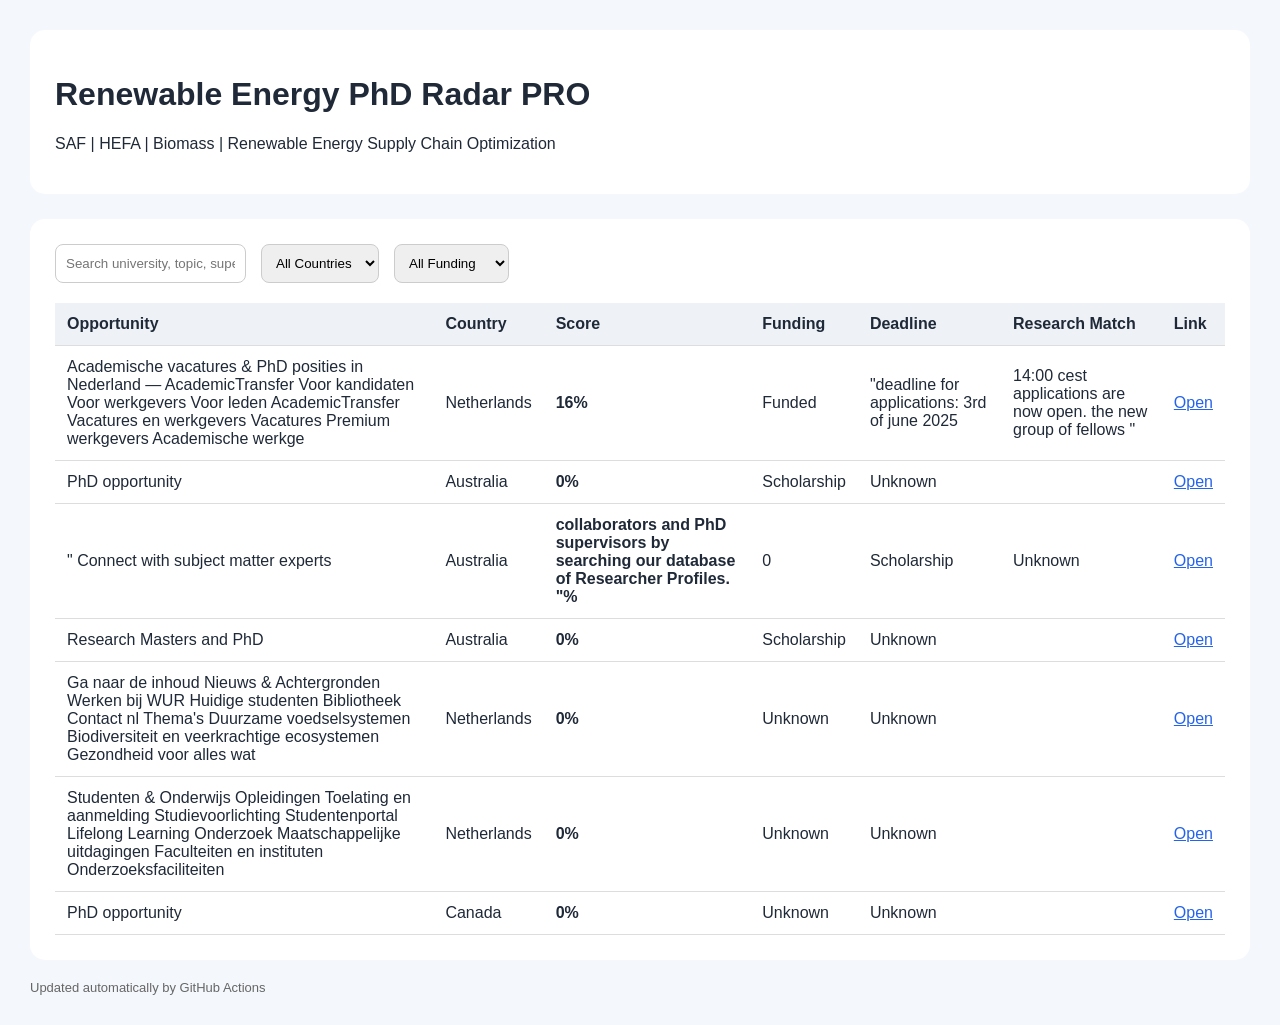
==== index.html @ e68cc052 "Add files via upload" ====
<!DOCTYPE html>
<html lang="en">
<head>
<meta charset="UTF-8">
<title>Renewable Energy PhD Radar PRO</title>
<meta name="viewport" content="width=device-width, initial-scale=1.0">
<link rel="stylesheet" href="style.css">
</head>

<body>

<header>
<h1>Renewable Energy PhD Radar PRO</h1>
<p>
SAF | HEFA | Biomass | Renewable Energy Supply Chain Optimization
</p>
</header>

<section class="panel">

<div class="filters">
<input id="search" placeholder="Search university, topic, supervisor...">

<select id="country">
<option value="">All Countries</option>
<option>Australia</option>
<option>Netherlands</option>
<option>Canada</option>
</select>

<select id="funding">
<option value="">All Funding</option>
<option>Fully funded</option>
<option>Funded</option>
<option>Scholarship</option>
</select>

</div>

<table>
<thead>
<tr>
<th>Opportunity</th>
<th>Country</th>
<th>Score</th>
<th>Funding</th>
<th>Deadline</th>
<th>Research Match</th>
<th>Link</th>
</tr>
</thead>

<tbody id="results">
</tbody>

</table>

</section>

<footer>
Updated automatically by GitHub Actions
</footer>

<script src="app.js"></script>

</body>
</html>
---- style.css ----
body{
font-family:Arial, sans-serif;
background:#f4f7fb;
margin:0;
padding:30px;
color:#1f2937;
}

header{
background:white;
padding:25px;
border-radius:15px;
margin-bottom:25px;
}

.panel{
background:white;
padding:25px;
border-radius:15px;
}

.filters{
display:flex;
gap:15px;
margin-bottom:20px;
}

input,select{
padding:10px;
border:1px solid #ccc;
border-radius:8px;
}

table{
width:100%;
border-collapse:collapse;
}

th,td{
padding:12px;
border-bottom:1px solid #ddd;
text-align:left;
}

th{
background:#eef2f7;
}

.score{
font-weight:bold;
}

a{
color:#2563eb;
}

footer{
margin-top:20px;
font-size:13px;
color:#666;
}
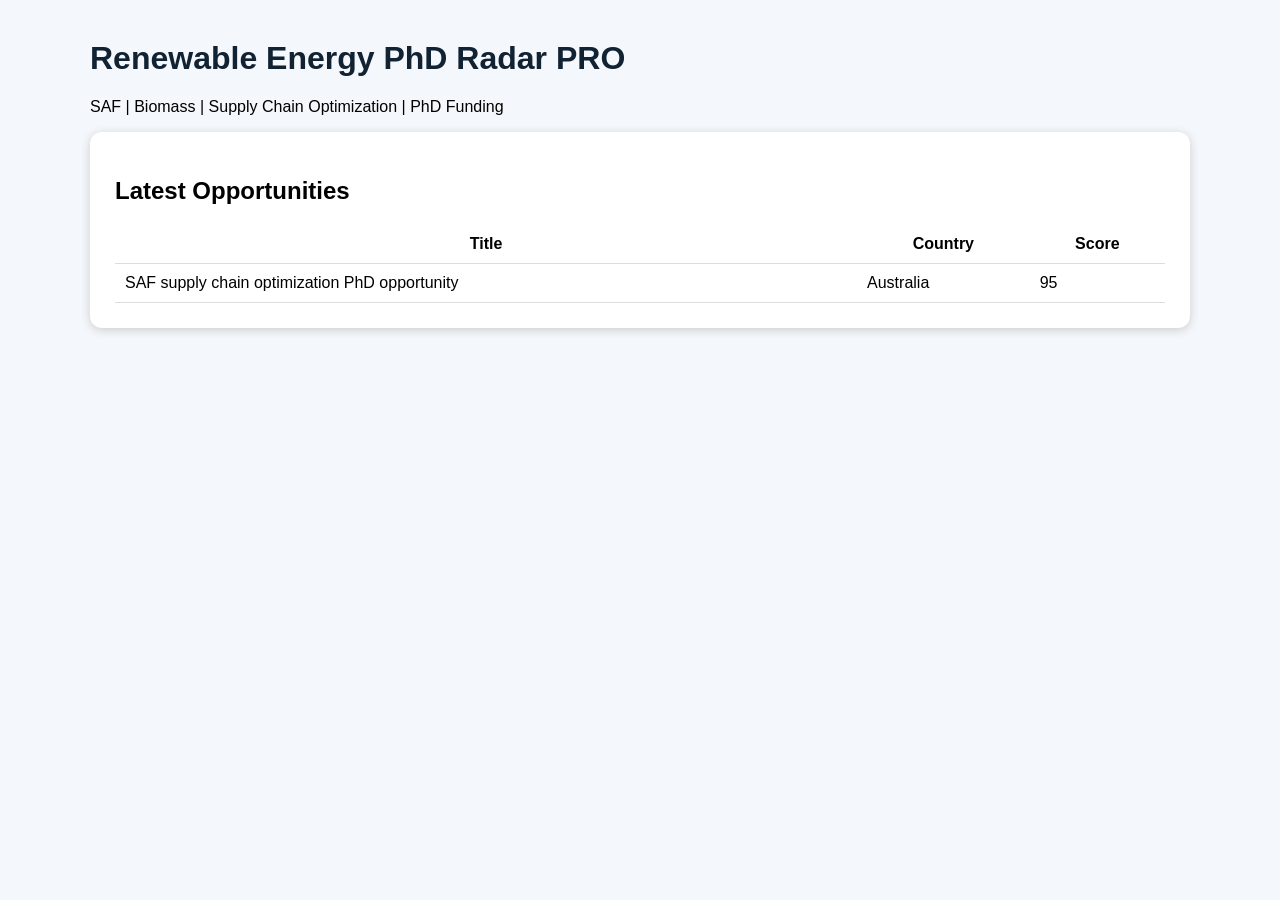
==== commit c46cc24d: "Add files via upload" ====
--- a/index.html
+++ b/index.html
@@ -1,67 +1,22 @@
 <!DOCTYPE html>
-<html lang="en">
+<html>
 <head>
 <meta charset="UTF-8">
-<title>Renewable Energy PhD Radar PRO</title>
-<meta name="viewport" content="width=device-width, initial-scale=1.0">
+<title>Renewable Energy PhD Radar</title>
 <link rel="stylesheet" href="style.css">
 </head>
+<body>
+<div class="container">
+<h1>Renewable Energy PhD Radar PRO</h1>
+<p>SAF | Biomass | Supply Chain Optimization | PhD Funding</p>
 
-<body>
-
-<header>
-<h1>Renewable Energy PhD Radar PRO</h1>
-<p>
-SAF | HEFA | Biomass | Renewable Energy Supply Chain Optimization
-</p>
-</header>
-
-<section class="panel">
-
-<div class="filters">
-<input id="search" placeholder="Search university, topic, supervisor...">
-
-<select id="country">
-<option value="">All Countries</option>
-<option>Australia</option>
-<option>Netherlands</option>
-<option>Canada</option>
-</select>
-
-<select id="funding">
-<option value="">All Funding</option>
-<option>Fully funded</option>
-<option>Funded</option>
-<option>Scholarship</option>
-</select>
-
+<div class="card">
+<h2>Latest Opportunities</h2>
+<table id="table">
+<tr><th>Title</th><th>Country</th><th>Score</th></tr>
+</table>
 </div>
-
-<table>
-<thead>
-<tr>
-<th>Opportunity</th>
-<th>Country</th>
-<th>Score</th>
-<th>Funding</th>
-<th>Deadline</th>
-<th>Research Match</th>
-<th>Link</th>
-</tr>
-</thead>
-
-<tbody id="results">
-</tbody>
-
-</table>
-
-</section>
-
-<footer>
-Updated automatically by GitHub Actions
-</footer>
-
+</div>
 <script src="app.js"></script>
-
 </body>
 </html>
--- a/style.css
+++ b/style.css
@@ -1,61 +1,26 @@
 body{
-font-family:Arial, sans-serif;
+font-family:Arial,sans-serif;
 background:#f4f7fb;
 margin:0;
-padding:30px;
-color:#1f2937;
 }
-
-header{
+.container{
+max-width:1100px;
+margin:40px auto;
+}
+h1{
+color:#123;
+}
+.card{
 background:white;
 padding:25px;
-border-radius:15px;
-margin-bottom:25px;
+border-radius:12px;
+box-shadow:0 2px 10px #ccc;
 }
-
-.panel{
-background:white;
-padding:25px;
-border-radius:15px;
-}
-
-.filters{
-display:flex;
-gap:15px;
-margin-bottom:20px;
-}
-
-input,select{
-padding:10px;
-border:1px solid #ccc;
-border-radius:8px;
-}
-
 table{
 width:100%;
 border-collapse:collapse;
 }
-
-th,td{
-padding:12px;
+td,th{
+padding:10px;
 border-bottom:1px solid #ddd;
-text-align:left;
 }
-
-th{
-background:#eef2f7;
-}
-
-.score{
-font-weight:bold;
-}
-
-a{
-color:#2563eb;
-}
-
-footer{
-margin-top:20px;
-font-size:13px;
-color:#666;
-}
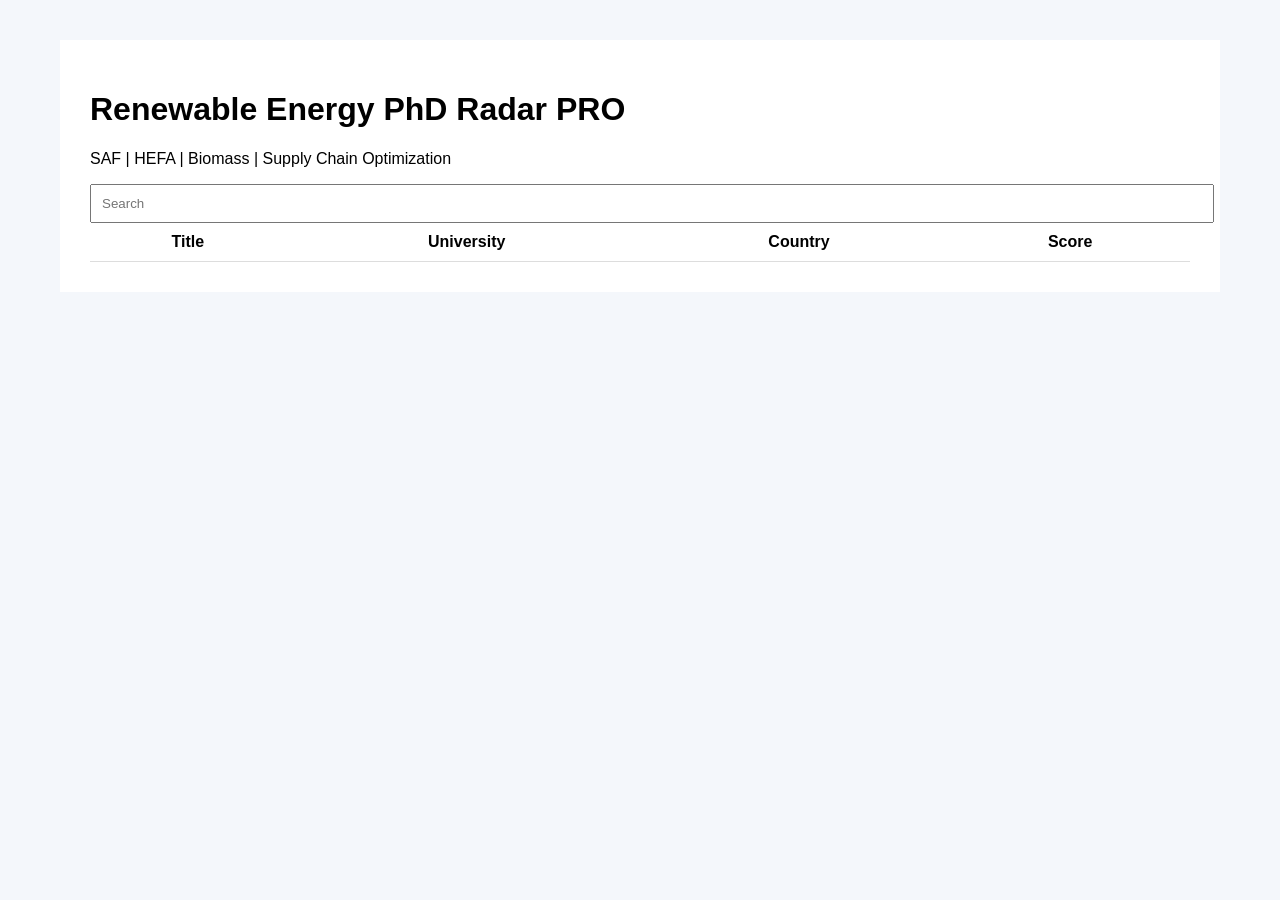
==== commit ed8c74de: "Add files via upload" ====
--- a/index.html
+++ b/index.html
@@ -1,22 +1,19 @@
-<!DOCTYPE html>
+<!doctype html>
 <html>
 <head>
-<meta charset="UTF-8">
-<title>Renewable Energy PhD Radar</title>
+<title>Renewable Energy PhD Radar PRO</title>
 <link rel="stylesheet" href="style.css">
 </head>
 <body>
-<div class="container">
+<div class="box">
 <h1>Renewable Energy PhD Radar PRO</h1>
-<p>SAF | Biomass | Supply Chain Optimization | PhD Funding</p>
-
-<div class="card">
-<h2>Latest Opportunities</h2>
-<table id="table">
-<tr><th>Title</th><th>Country</th><th>Score</th></tr>
+<p>SAF | HEFA | Biomass | Supply Chain Optimization</p>
+<input id="search" placeholder="Search">
+<table>
+<thead><tr><th>Title</th><th>University</th><th>Country</th><th>Score</th></tr></thead>
+<tbody id="rows"></tbody>
 </table>
-</div>
 </div>
 <script src="app.js"></script>
 </body>
-</html>
+</html>
--- a/style.css
+++ b/style.css
@@ -1,26 +1,5 @@
-body{
-font-family:Arial,sans-serif;
-background:#f4f7fb;
-margin:0;
-}
-.container{
-max-width:1100px;
-margin:40px auto;
-}
-h1{
-color:#123;
-}
-.card{
-background:white;
-padding:25px;
-border-radius:12px;
-box-shadow:0 2px 10px #ccc;
-}
-table{
-width:100%;
-border-collapse:collapse;
-}
-td,th{
-padding:10px;
-border-bottom:1px solid #ddd;
-}
+body{font-family:Arial;background:#f4f7fb}
+.box{margin:40px auto;background:white;padding:30px;max-width:1100px}
+table{width:100%;border-collapse:collapse}
+td,th{padding:10px;border-bottom:1px solid #ddd}
+input{width:100%;padding:10px}
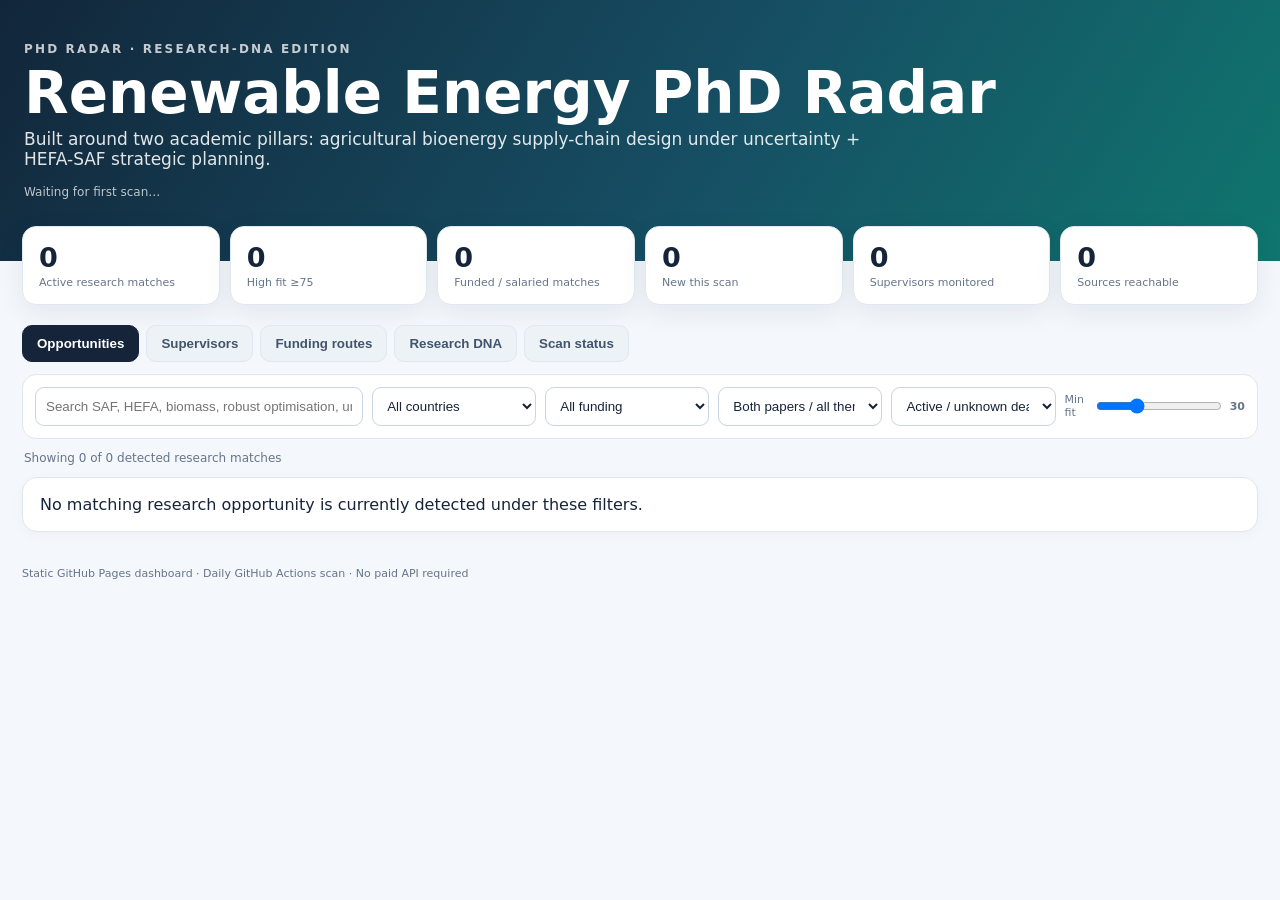
==== commit 0342ddb1: "Add files via upload" ====
--- a/index.html
+++ b/index.html
@@ -1,19 +1,64 @@
 <!doctype html>
-<html>
+<html lang="en">
 <head>
-<title>Renewable Energy PhD Radar PRO</title>
+<meta charset="utf-8">
+<meta name="viewport" content="width=device-width,initial-scale=1">
+<title>Renewable Energy PhD Radar — Research DNA</title>
 <link rel="stylesheet" href="style.css">
 </head>
 <body>
-<div class="box">
-<h1>Renewable Energy PhD Radar PRO</h1>
-<p>SAF | HEFA | Biomass | Supply Chain Optimization</p>
-<input id="search" placeholder="Search">
-<table>
-<thead><tr><th>Title</th><th>University</th><th>Country</th><th>Score</th></tr></thead>
-<tbody id="rows"></tbody>
-</table>
-</div>
+<header class="hero">
+  <div class="hero-inner">
+    <div class="kicker">PHD RADAR · RESEARCH-DNA EDITION</div>
+    <h1>Renewable Energy PhD Radar</h1>
+    <p>Built around two academic pillars: agricultural bioenergy supply-chain design under uncertainty + HEFA-SAF strategic planning.</p>
+    <div id="lastScan" class="last-scan">Waiting for first scan…</div>
+  </div>
+</header>
+<main>
+  <section id="stats" class="stats"></section>
+  <nav class="tabs">
+    <button class="tab active" data-tab="opps">Opportunities</button>
+    <button class="tab" data-tab="supervisors">Supervisors</button>
+    <button class="tab" data-tab="funding">Funding routes</button>
+    <button class="tab" data-tab="dna">Research DNA</button>
+    <button class="tab" data-tab="status">Scan status</button>
+  </nav>
+
+  <section id="opps" class="panel active">
+    <div class="toolbar">
+      <input id="search" placeholder="Search SAF, HEFA, biomass, robust optimisation, university…">
+      <select id="country"><option value="">All countries</option></select>
+      <select id="fundingFilter"><option value="">All funding</option><option>Confirmed</option><option>Competitive</option><option>Unknown</option></select>
+      <select id="themeFilter"><option value="">Both papers / all themes</option><option value="paper1">Paper 1: agricultural bioenergy</option><option value="paper2">Paper 2: HEFA-SAF</option><option value="bridge">Strong across both</option></select>
+      <select id="statusFilter"><option value="active">Active / unknown deadline</option><option value="open">Open deadline only</option><option value="">Include expired</option></select>
+      <label class="range">Min fit <input id="minFit" type="range" min="0" max="100" value="30"><b id="minFitV">30</b></label>
+    </div>
+    <div id="oppSummary" class="small-note"></div>
+    <div id="oppList" class="cards"></div>
+  </section>
+
+  <section id="supervisors" class="panel">
+    <div class="section-head"><div><h2>Supervisor radar</h2><p>Live profiles are rescored against both papers every scan.</p></div></div>
+    <div id="supervisorList" class="cards"></div>
+  </section>
+
+  <section id="funding" class="panel">
+    <div class="section-head"><div><h2>Funding routes</h2><p>Scholarship and PhD funding pages are tracked separately so generic scholarships do not distort research-fit scores.</p></div></div>
+    <div id="fundingList" class="cards"></div>
+  </section>
+
+  <section id="dna" class="panel">
+    <div class="dna-grid">
+      <article class="dna-card p1"><div class="pill">PAPER 1</div><h2>Agricultural bioenergy SCND</h2><p>Multi-period / multi-product agricultural supply-chain network design; biomass and biofuel from agricultural residues; cost–energy trade-off; uncertainty.</p><h3>Core methods</h3><div class="chips"><span>MILP</span><span>Scenario-based robust optimisation</span><span>Augmented ε-constraint</span><span>Lagrangian relaxation</span><span>Pareto solutions</span></div></article>
+      <article class="dna-card p2"><div class="pill">PAPER 2</div><h2>HEFA-SAF strategic planning</h2><p>Spatial, multi-period oilseed HEFA-SAF supply chains; feedstock allocation, biorefinery investment, airport delivery, lifecycle emissions and demand uncertainty.</p><h3>Core methods</h3><div class="chips"><span>MILP</span><span>Two-stage stochastic programming</span><span>ε-constraint frontier</span><span>Lifecycle emissions</span><span>Investment timing</span></div></article>
+    </div>
+    <article class="trajectory"><h2>Academic trajectory inferred from both papers</h2><p><strong>Design and optimisation of agricultural/renewable-fuel supply-chain networks under uncertainty</strong>, with a strong operations-research core and a sustainability/decarbonisation application layer.</p><div class="trajectory-flow"><span>Agriculture / biomass / oilseeds</span><b>→</b><span>Renewable fuels / bioenergy / SAF</span><b>→</b><span>Spatial supply-chain networks</span><b>→</b><span>MILP + robust/stochastic methods</span><b>→</b><span>Cost / energy / emissions / investment</span></div></article>
+  </section>
+
+  <section id="status" class="panel"><div id="statusBody"></div></section>
+</main>
+<footer>Static GitHub Pages dashboard · Daily GitHub Actions scan · No paid API required</footer>
 <script src="app.js"></script>
 </body>
-</html>+</html>
--- a/style.css
+++ b/style.css
@@ -1,5 +1,2 @@
-body{font-family:Arial;background:#f4f7fb}
-.box{margin:40px auto;background:white;padding:30px;max-width:1100px}
-table{width:100%;border-collapse:collapse}
-td,th{padding:10px;border-bottom:1px solid #ddd}
-input{width:100%;padding:10px}+:root{--ink:#16243a;--muted:#66758a;--bg:#f4f7fb;--card:#fff;--line:#dfe7f0;--teal:#0f6b68;--blue:#234e78;--purple:#6d3fc0;--green:#087f5b;--orange:#a55b00}
+*{box-sizing:border-box}body{margin:0;background:var(--bg);color:var(--ink);font-family:Inter,ui-sans-serif,system-ui,-apple-system,Segoe UI,Arial,sans-serif}.hero{background:linear-gradient(122deg,#12263a,#164e63 55%,#0f766e);color:#fff;padding:42px 24px 62px}.hero-inner{max-width:1320px;margin:auto}.kicker{font-size:12px;letter-spacing:.18em;font-weight:800;opacity:.75}.hero h1{font-size:clamp(34px,5vw,58px);margin:7px 0 5px;line-height:1.05}.hero p{max-width:850px;font-size:17px;opacity:.88;margin:0}.last-scan{margin-top:16px;font-size:12px;opacity:.72}main{max-width:1320px;margin:-35px auto 0;padding:0 22px 35px}.stats{display:grid;grid-template-columns:repeat(6,1fr);gap:10px}.stat{background:#fff;border:1px solid var(--line);border-radius:14px;padding:15px 16px;box-shadow:0 8px 28px #0f284512}.stat .num{font-size:27px;font-weight:900}.stat .lab{font-size:11px;color:var(--muted);margin-top:3px}.tabs{display:flex;gap:7px;flex-wrap:wrap;margin:20px 0 12px}.tab{border:1px solid var(--line);background:#edf2f7;color:#41556d;border-radius:10px;padding:10px 14px;font-weight:750;cursor:pointer}.tab.active{background:var(--ink);color:white;border-color:var(--ink)}.panel{display:none}.panel.active{display:block}.toolbar{background:#fff;border:1px solid var(--line);border-radius:14px;padding:12px;display:grid;grid-template-columns:2fr repeat(4,1fr) 1.1fr;gap:9px}.toolbar input,.toolbar select{width:100%;border:1px solid #cad5e2;border-radius:9px;background:white;padding:10px;color:var(--ink)}.range{display:flex;align-items:center;gap:6px;font-size:11px;color:var(--muted)}.range input{padding:0}.small-note{font-size:12px;color:var(--muted);margin:12px 2px}.cards{display:grid;gap:11px}.card{background:#fff;border:1px solid var(--line);border-radius:15px;padding:17px;display:grid;grid-template-columns:1fr 230px;gap:17px;box-shadow:0 4px 15px #0f284508}.card h3{font-size:18px;margin:0 0 6px}.meta{color:var(--muted);font-size:12px;margin-bottom:9px}.chips{display:flex;gap:6px;flex-wrap:wrap}.chip,.chips span{font-size:10px;font-weight:750;background:#edf2f7;border-radius:999px;padding:5px 8px}.chip.new{background:#efe7ff;color:#5b21b6}.chip.funded{background:#e5f6ee;color:#06734f}.chip.expired{background:#eee;color:#777}.chip.paper1{background:#e8f1ff;color:#234e78}.chip.paper2{background:#e9f8f6;color:#0f6b68}.excerpt{font-size:12.5px;line-height:1.52;color:#465970;margin:10px 0}.why{font-size:11px;color:#51677f;margin-top:8px}.action{display:inline-block;text-decoration:none;background:var(--teal);color:#fff;border-radius:8px;padding:8px 11px;font-size:11px;font-weight:800;margin-top:8px}.scores{display:grid;grid-template-columns:repeat(2,1fr);gap:6px;align-content:start}.scorebox{background:#f6f8fb;border:1px solid var(--line);border-radius:10px;padding:9px;text-align:center}.scorebox.main{grid-column:1/-1;background:#eaf6f4}.scorebox b{font-size:21px;display:block}.scorebox span{font-size:9px;color:var(--muted)}.section-head{background:white;border:1px solid var(--line);border-radius:14px;padding:15px 18px;margin-bottom:11px}.section-head h2{margin:0}.section-head p{margin:4px 0 0;color:var(--muted);font-size:12px}.dna-grid{display:grid;grid-template-columns:1fr 1fr;gap:12px}.dna-card,.trajectory{background:white;border:1px solid var(--line);border-radius:16px;padding:21px}.dna-card h2,.trajectory h2{margin:8px 0}.dna-card p,.trajectory p{color:#52657b;line-height:1.55}.pill{display:inline-block;font-size:10px;font-weight:900;letter-spacing:.1em;padding:5px 8px;border-radius:999px;background:#e8f1ff;color:var(--blue)}.p2 .pill{background:#e5f6ee;color:var(--teal)}.trajectory{margin-top:12px}.trajectory-flow{display:flex;align-items:center;flex-wrap:wrap;gap:7px;margin-top:14px}.trajectory-flow span{background:#edf2f7;border-radius:9px;padding:8px 10px;font-size:11px;font-weight:700}.status-table{width:100%;border-collapse:collapse;background:white;border:1px solid var(--line);border-radius:14px;overflow:hidden}.status-table th,.status-table td{padding:10px;border-bottom:1px solid var(--line);font-size:11px;text-align:left}.ok{color:var(--green);font-weight:800}.fail{color:#c92a2a;font-weight:800}footer{max-width:1320px;margin:0 auto 35px;padding:0 22px;color:var(--muted);font-size:11px}@media(max-width:1050px){.stats{grid-template-columns:repeat(3,1fr)}.toolbar{grid-template-columns:1fr 1fr}.card{grid-template-columns:1fr}.scores{grid-template-columns:repeat(4,1fr)}.scorebox.main{grid-column:auto}}@media(max-width:680px){.stats{grid-template-columns:repeat(2,1fr)}.toolbar{grid-template-columns:1fr}.dna-grid{grid-template-columns:1fr}.scores{grid-template-columns:repeat(2,1fr)}}
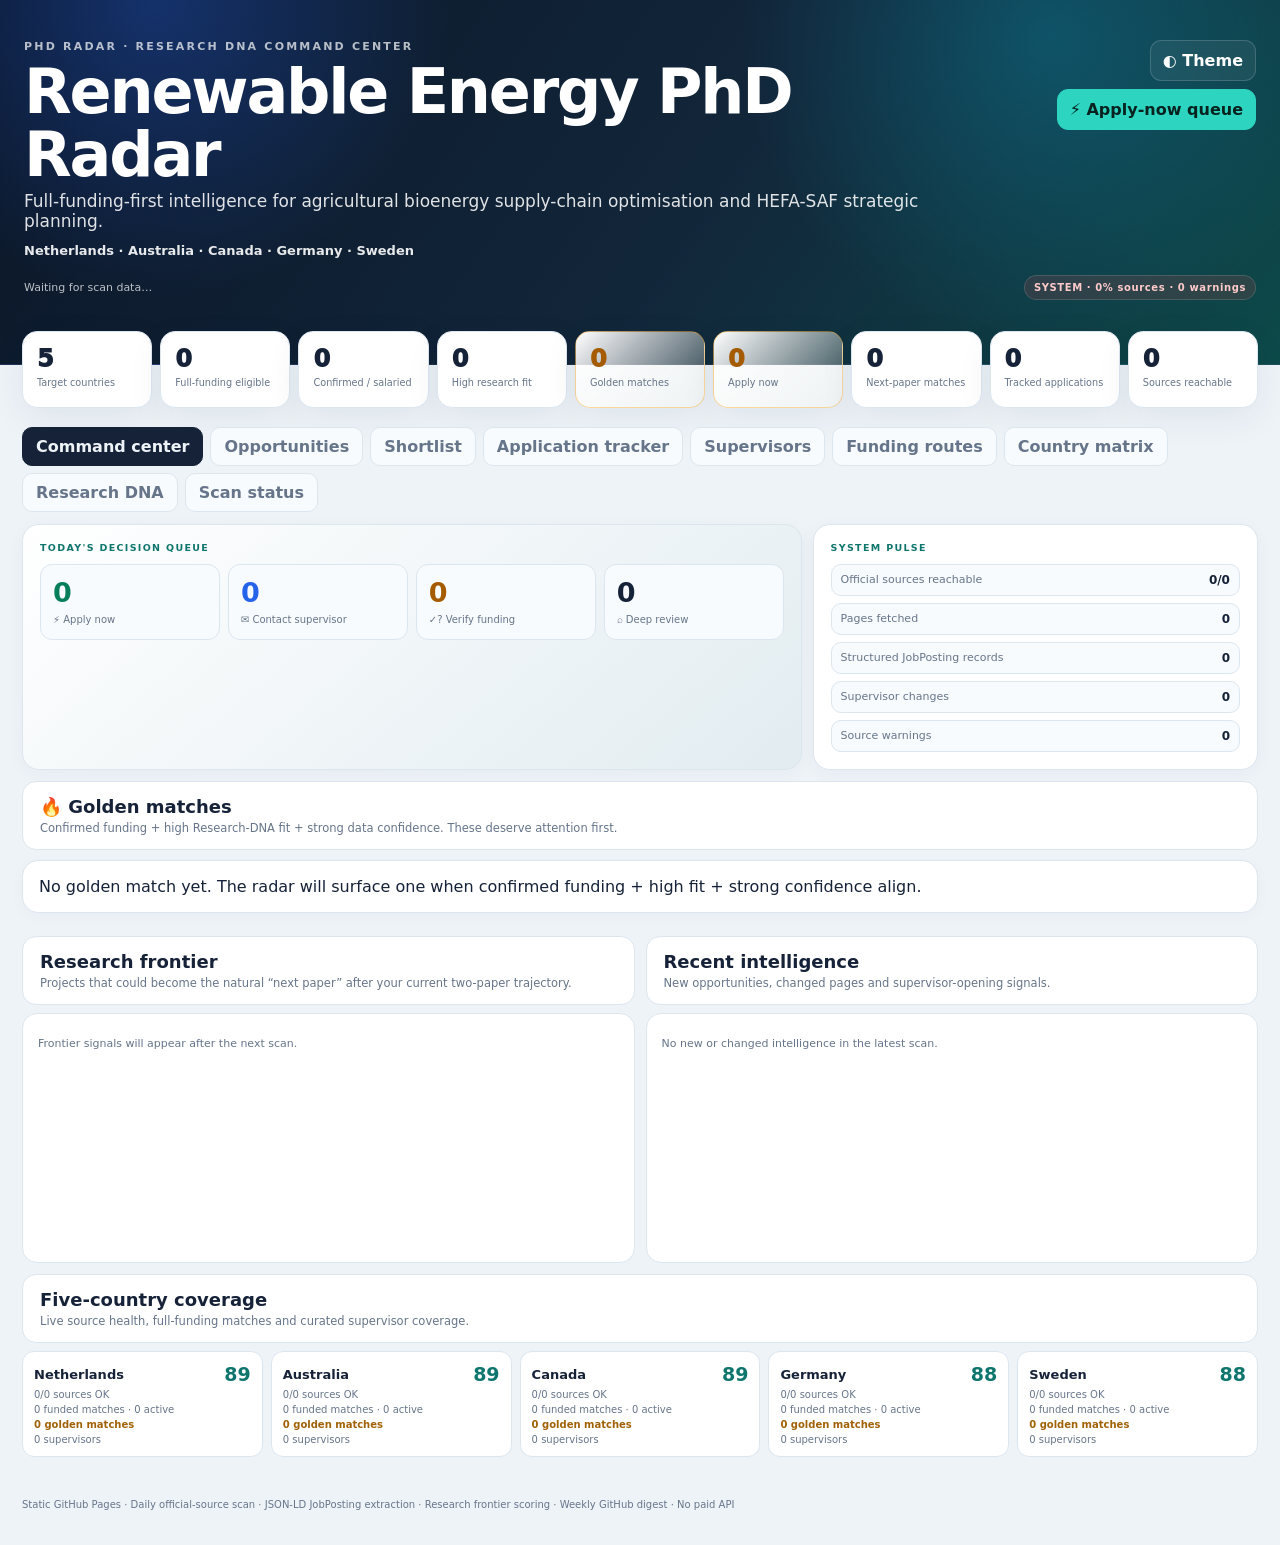
==== commit db1ccc0c: "Add files via upload" ====
--- a/index.html
+++ b/index.html
@@ -3,49 +3,132 @@
 <head>
 <meta charset="utf-8">
 <meta name="viewport" content="width=device-width,initial-scale=1">
-<title>Renewable Energy PhD Radar — Research DNA</title>
+<meta name="theme-color" content="#0b1628">
+<title>Renewable Energy PhD Radar — Command Center</title>
 <link rel="stylesheet" href="style.css">
 </head>
 <body>
 <header class="hero">
   <div class="hero-inner">
-    <div class="kicker">PHD RADAR · RESEARCH-DNA EDITION</div>
-    <h1>Renewable Energy PhD Radar</h1>
-    <p>Built around two academic pillars: agricultural bioenergy supply-chain design under uncertainty + HEFA-SAF strategic planning.</p>
-    <div id="lastScan" class="last-scan">Waiting for first scan…</div>
+    <div class="hero-top">
+      <div>
+        <div class="kicker">PHD RADAR · RESEARCH DNA COMMAND CENTER</div>
+        <h1>Renewable Energy PhD Radar</h1>
+        <p>Full-funding-first intelligence for agricultural bioenergy supply-chain optimisation and HEFA-SAF strategic planning.</p>
+        <div class="target-line">Netherlands · Australia · Canada · Germany · Sweden</div>
+      </div>
+      <div class="hero-actions">
+        <button id="themeToggle" class="hero-btn" aria-label="Toggle theme">◐ Theme</button>
+        <button id="jumpApply" class="hero-btn strong">⚡ Apply-now queue</button>
+      </div>
+    </div>
+    <div class="hero-status-row">
+      <div id="lastScan" class="last-scan">Waiting for scan data…</div>
+      <div id="healthBadge" class="health-badge">SYSTEM · waiting</div>
+    </div>
   </div>
 </header>
+
 <main>
   <section id="stats" class="stats"></section>
+
   <nav class="tabs">
-    <button class="tab active" data-tab="opps">Opportunities</button>
+    <button class="tab active" data-tab="overview">Command center</button>
+    <button class="tab" data-tab="opps">Opportunities</button>
+    <button class="tab" data-tab="shortlist">Shortlist</button>
+    <button class="tab" data-tab="tracker">Application tracker</button>
     <button class="tab" data-tab="supervisors">Supervisors</button>
     <button class="tab" data-tab="funding">Funding routes</button>
+    <button class="tab" data-tab="countries">Country matrix</button>
     <button class="tab" data-tab="dna">Research DNA</button>
     <button class="tab" data-tab="status">Scan status</button>
   </nav>
 
-  <section id="opps" class="panel active">
+  <section id="overview" class="panel active">
+    <div class="command-grid">
+      <article class="command-card spotlight">
+        <div class="card-eyebrow">TODAY'S DECISION QUEUE</div>
+        <div id="actionQueue" class="action-queue"></div>
+      </article>
+      <article class="command-card">
+        <div class="card-eyebrow">SYSTEM PULSE</div>
+        <div id="systemPulse" class="pulse-list"></div>
+      </article>
+    </div>
+
+    <div class="section-head"><div><h2>🔥 Golden matches</h2><p>Confirmed funding + high Research-DNA fit + strong data confidence. These deserve attention first.</p></div></div>
+    <div id="goldenList" class="cards"></div>
+
+    <div class="overview-split">
+      <div>
+        <div class="section-head compact"><div><h2>Research frontier</h2><p>Projects that could become the natural “next paper” after your current two-paper trajectory.</p></div></div>
+        <div id="frontierPulse" class="frontier-pulse"></div>
+      </div>
+      <div>
+        <div class="section-head compact"><div><h2>Recent intelligence</h2><p>New opportunities, changed pages and supervisor-opening signals.</p></div></div>
+        <div id="recentIntel" class="intel-list"></div>
+      </div>
+    </div>
+
+    <div class="section-head compact"><div><h2>Five-country coverage</h2><p>Live source health, full-funding matches and curated supervisor coverage.</p></div></div>
+    <div id="coverage" class="coverage"></div>
+  </section>
+
+  <section id="opps" class="panel">
+    <details class="decision-settings" open>
+      <summary>Decision engine — customise “My Priority”</summary>
+      <div class="preset-row">
+        <span>Presets:</span>
+        <button class="preset active" data-preset="balanced">Balanced</button>
+        <button class="preset" data-preset="research">Research-first</button>
+        <button class="preset" data-preset="funding">Full-funding first</button>
+        <button class="preset" data-preset="migration">Migration/career first</button>
+      </div>
+      <div class="weight-grid" id="priorityWeights"></div>
+      <div class="settings-row"><span>Weights are normalised automatically and stored only in this browser.</span><button id="resetPriority" class="ghost-btn">Reset defaults</button></div>
+    </details>
+
     <div class="toolbar">
-      <input id="search" placeholder="Search SAF, HEFA, biomass, robust optimisation, university…">
+      <input id="search" placeholder="Search SAF, HEFA, biomass, stochastic, university, supervisor…">
       <select id="country"><option value="">All countries</option></select>
-      <select id="fundingFilter"><option value="">All funding</option><option>Confirmed</option><option>Competitive</option><option>Unknown</option></select>
-      <select id="themeFilter"><option value="">Both papers / all themes</option><option value="paper1">Paper 1: agricultural bioenergy</option><option value="paper2">Paper 2: HEFA-SAF</option><option value="bridge">Strong across both</option></select>
-      <select id="statusFilter"><option value="active">Active / unknown deadline</option><option value="open">Open deadline only</option><option value="">Include expired</option></select>
+      <select id="fundingFilter"><option value="eligible" selected>Full-funding eligible only</option><option value="Confirmed">Confirmed / salaried only</option><option value="Competitive">Competitive full-funding route</option><option value="all">Include unverified</option></select>
+      <select id="themeFilter"><option value="">Both papers / all themes</option><option value="paper1">Paper 1 dominant</option><option value="paper2">Paper 2 dominant</option><option value="bridge">Strong across both</option><option value="frontier">High next-paper potential</option></select>
+      <select id="actionFilter"><option value="">All next actions</option><option>Apply now</option><option>Contact supervisor</option><option>Verify funding</option><option>Deep review</option><option>Monitor / contact</option><option>Review</option></select>
+      <select id="statusFilter"><option value="active">Active / unknown deadline</option><option value="soon">Closing ≤30 days</option><option value="open">Open deadline only</option><option value="">Include expired</option></select>
       <label class="range">Min fit <input id="minFit" type="range" min="0" max="100" value="30"><b id="minFitV">30</b></label>
     </div>
+    <div class="funding-rule"><strong>Funding rule:</strong> salaried/guaranteed positions rank highest. Competitive scholarship routes stay visible; unverified funding is hidden by default.</div>
     <div id="oppSummary" class="small-note"></div>
     <div id="oppList" class="cards"></div>
   </section>
 
+  <section id="shortlist" class="panel">
+    <div class="section-head"><div><h2>Decision shortlist</h2><p>Fast views for the opportunities most likely to deserve an application, supervisor email or deeper review.</p></div></div>
+    <div class="quick-filters"><button class="quick active" data-short="top">Top 20</button><button class="quick" data-short="apply">Apply now</button><button class="quick" data-short="golden">Golden matches</button><button class="quick" data-short="confirmed">Confirmed funding</button><button class="quick" data-short="new">New this scan</button><button class="quick" data-short="soon">Closing soon</button><button class="quick" data-short="bridge">Both papers ≥60</button><button class="quick" data-short="frontier">Next-paper potential</button></div>
+    <div id="shortlistSummary" class="small-note"></div>
+    <div id="shortlistList" class="cards"></div>
+  </section>
+
+  <section id="tracker" class="panel">
+    <div class="section-head action-head"><div><h2>Application tracker</h2><p>Statuses and private notes live only in your browser. Export a backup before clearing browser data.</p></div><div class="head-actions"><button id="exportTracker" class="secondary">Export private backup</button><label class="secondary file-label">Import backup<input id="importTracker" type="file" accept="application/json"></label></div></div>
+    <div id="trackerStats" class="tracker-stats"></div>
+    <div id="trackerList" class="cards"></div>
+  </section>
+
   <section id="supervisors" class="panel">
-    <div class="section-head"><div><h2>Supervisor radar</h2><p>Live profiles are rescored against both papers every scan.</p></div></div>
+    <div class="section-head"><div><h2>Supervisor intelligence</h2><p>Live profiles are rescored against both papers and the next-paper frontier. Changed opening signals are surfaced first.</p></div></div>
     <div id="supervisorList" class="cards"></div>
   </section>
 
   <section id="funding" class="panel">
-    <div class="section-head"><div><h2>Funding routes</h2><p>Scholarship and PhD funding pages are tracked separately so generic scholarships do not distort research-fit scores.</p></div></div>
+    <div class="section-head"><div><h2>Funding verification routes</h2><p>Funding evidence is kept separate from research fit. Always verify tuition coverage, living support and international eligibility on the official source.</p></div></div>
     <div id="fundingList" class="cards"></div>
+  </section>
+
+  <section id="countries" class="panel">
+    <div class="section-head"><div><h2>Country / migration decision matrix</h2><p>Editable planning heuristics for welfare, English, post-PhD jobs, income, PR and immigrant friendliness.</p></div></div>
+    <div class="country-weight-box"><div id="countryWeights" class="weight-grid"></div><div class="settings-row"><span>Country score updates My Priority instantly.</span><button id="resetCountry" class="ghost-btn">Reset defaults</button></div></div>
+    <div id="countryMatrix"></div>
   </section>
 
   <section id="dna" class="panel">
@@ -53,12 +136,17 @@
       <article class="dna-card p1"><div class="pill">PAPER 1</div><h2>Agricultural bioenergy SCND</h2><p>Multi-period / multi-product agricultural supply-chain network design; biomass and biofuel from agricultural residues; cost–energy trade-off; uncertainty.</p><h3>Core methods</h3><div class="chips"><span>MILP</span><span>Scenario-based robust optimisation</span><span>Augmented ε-constraint</span><span>Lagrangian relaxation</span><span>Pareto solutions</span></div></article>
       <article class="dna-card p2"><div class="pill">PAPER 2</div><h2>HEFA-SAF strategic planning</h2><p>Spatial, multi-period oilseed HEFA-SAF supply chains; feedstock allocation, biorefinery investment, airport delivery, lifecycle emissions and demand uncertainty.</p><h3>Core methods</h3><div class="chips"><span>MILP</span><span>Two-stage stochastic programming</span><span>ε-constraint frontier</span><span>Lifecycle emissions</span><span>Investment timing</span></div></article>
     </div>
-    <article class="trajectory"><h2>Academic trajectory inferred from both papers</h2><p><strong>Design and optimisation of agricultural/renewable-fuel supply-chain networks under uncertainty</strong>, with a strong operations-research core and a sustainability/decarbonisation application layer.</p><div class="trajectory-flow"><span>Agriculture / biomass / oilseeds</span><b>→</b><span>Renewable fuels / bioenergy / SAF</span><b>→</b><span>Spatial supply-chain networks</span><b>→</b><span>MILP + robust/stochastic methods</span><b>→</b><span>Cost / energy / emissions / investment</span></div></article>
+    <article class="trajectory"><h2>Academic trajectory</h2><p><strong>Design and optimisation of agricultural / renewable-fuel supply-chain networks under uncertainty</strong>, with operations research as the methodological core and decarbonisation as the application layer.</p><div class="trajectory-flow"><span>Agriculture / biomass / oilseeds</span><b>→</b><span>Bioenergy / renewable fuels / SAF</span><b>→</b><span>Spatial supply-chain networks</span><b>→</b><span>MILP + robust/stochastic methods</span><b>→</b><span>Cost / energy / emissions / investment</span></div></article>
+    <article class="trajectory frontier-card"><div class="pill frontier-pill">NEXT-PAPER FRONTIER</div><h2>What the radar now rewards as a natural extension</h2><div class="frontier-grid"><span>Multistage / adaptive stochastic planning</span><span>Joint demand–yield–price uncertainty</span><span>Multimodal rail / shipping logistics</span><span>HEFA + FT + ATJ + PtL portfolios</span><span>Hydrogen / energy-system integration</span><span>Harmonised LCA + carbon policy</span><span>Circular agri-bioeconomy</span><span>Benders / decomposition for scale</span></div></article>
   </section>
 
   <section id="status" class="panel"><div id="statusBody"></div></section>
 </main>
-<footer>Static GitHub Pages dashboard · Daily GitHub Actions scan · No paid API required</footer>
+
+<div id="compareDock" class="compare-dock hidden"><span id="compareCount">0 selected</span><button id="openCompare" class="action">Compare</button><button id="clearCompare" class="ghost-btn">Clear</button></div>
+<div id="modalBackdrop" class="modal-backdrop hidden" role="dialog" aria-modal="true"><div class="modal"><div class="modal-head"><h2 id="modalTitle">Details</h2><button id="modalClose" class="modal-close">×</button></div><div id="modalBody" class="modal-body"></div></div></div>
+
+<footer>Static GitHub Pages · Daily official-source scan · JSON-LD JobPosting extraction · Research frontier scoring · Weekly GitHub digest · No paid API</footer>
 <script src="app.js"></script>
 </body>
 </html>
--- a/style.css
+++ b/style.css
@@ -1,2 +1,29 @@
-:root{--ink:#16243a;--muted:#66758a;--bg:#f4f7fb;--card:#fff;--line:#dfe7f0;--teal:#0f6b68;--blue:#234e78;--purple:#6d3fc0;--green:#087f5b;--orange:#a55b00}
-*{box-sizing:border-box}body{margin:0;background:var(--bg);color:var(--ink);font-family:Inter,ui-sans-serif,system-ui,-apple-system,Segoe UI,Arial,sans-serif}.hero{background:linear-gradient(122deg,#12263a,#164e63 55%,#0f766e);color:#fff;padding:42px 24px 62px}.hero-inner{max-width:1320px;margin:auto}.kicker{font-size:12px;letter-spacing:.18em;font-weight:800;opacity:.75}.hero h1{font-size:clamp(34px,5vw,58px);margin:7px 0 5px;line-height:1.05}.hero p{max-width:850px;font-size:17px;opacity:.88;margin:0}.last-scan{margin-top:16px;font-size:12px;opacity:.72}main{max-width:1320px;margin:-35px auto 0;padding:0 22px 35px}.stats{display:grid;grid-template-columns:repeat(6,1fr);gap:10px}.stat{background:#fff;border:1px solid var(--line);border-radius:14px;padding:15px 16px;box-shadow:0 8px 28px #0f284512}.stat .num{font-size:27px;font-weight:900}.stat .lab{font-size:11px;color:var(--muted);margin-top:3px}.tabs{display:flex;gap:7px;flex-wrap:wrap;margin:20px 0 12px}.tab{border:1px solid var(--line);background:#edf2f7;color:#41556d;border-radius:10px;padding:10px 14px;font-weight:750;cursor:pointer}.tab.active{background:var(--ink);color:white;border-color:var(--ink)}.panel{display:none}.panel.active{display:block}.toolbar{background:#fff;border:1px solid var(--line);border-radius:14px;padding:12px;display:grid;grid-template-columns:2fr repeat(4,1fr) 1.1fr;gap:9px}.toolbar input,.toolbar select{width:100%;border:1px solid #cad5e2;border-radius:9px;background:white;padding:10px;color:var(--ink)}.range{display:flex;align-items:center;gap:6px;font-size:11px;color:var(--muted)}.range input{padding:0}.small-note{font-size:12px;color:var(--muted);margin:12px 2px}.cards{display:grid;gap:11px}.card{background:#fff;border:1px solid var(--line);border-radius:15px;padding:17px;display:grid;grid-template-columns:1fr 230px;gap:17px;box-shadow:0 4px 15px #0f284508}.card h3{font-size:18px;margin:0 0 6px}.meta{color:var(--muted);font-size:12px;margin-bottom:9px}.chips{display:flex;gap:6px;flex-wrap:wrap}.chip,.chips span{font-size:10px;font-weight:750;background:#edf2f7;border-radius:999px;padding:5px 8px}.chip.new{background:#efe7ff;color:#5b21b6}.chip.funded{background:#e5f6ee;color:#06734f}.chip.expired{background:#eee;color:#777}.chip.paper1{background:#e8f1ff;color:#234e78}.chip.paper2{background:#e9f8f6;color:#0f6b68}.excerpt{font-size:12.5px;line-height:1.52;color:#465970;margin:10px 0}.why{font-size:11px;color:#51677f;margin-top:8px}.action{display:inline-block;text-decoration:none;background:var(--teal);color:#fff;border-radius:8px;padding:8px 11px;font-size:11px;font-weight:800;margin-top:8px}.scores{display:grid;grid-template-columns:repeat(2,1fr);gap:6px;align-content:start}.scorebox{background:#f6f8fb;border:1px solid var(--line);border-radius:10px;padding:9px;text-align:center}.scorebox.main{grid-column:1/-1;background:#eaf6f4}.scorebox b{font-size:21px;display:block}.scorebox span{font-size:9px;color:var(--muted)}.section-head{background:white;border:1px solid var(--line);border-radius:14px;padding:15px 18px;margin-bottom:11px}.section-head h2{margin:0}.section-head p{margin:4px 0 0;color:var(--muted);font-size:12px}.dna-grid{display:grid;grid-template-columns:1fr 1fr;gap:12px}.dna-card,.trajectory{background:white;border:1px solid var(--line);border-radius:16px;padding:21px}.dna-card h2,.trajectory h2{margin:8px 0}.dna-card p,.trajectory p{color:#52657b;line-height:1.55}.pill{display:inline-block;font-size:10px;font-weight:900;letter-spacing:.1em;padding:5px 8px;border-radius:999px;background:#e8f1ff;color:var(--blue)}.p2 .pill{background:#e5f6ee;color:var(--teal)}.trajectory{margin-top:12px}.trajectory-flow{display:flex;align-items:center;flex-wrap:wrap;gap:7px;margin-top:14px}.trajectory-flow span{background:#edf2f7;border-radius:9px;padding:8px 10px;font-size:11px;font-weight:700}.status-table{width:100%;border-collapse:collapse;background:white;border:1px solid var(--line);border-radius:14px;overflow:hidden}.status-table th,.status-table td{padding:10px;border-bottom:1px solid var(--line);font-size:11px;text-align:left}.ok{color:var(--green);font-weight:800}.fail{color:#c92a2a;font-weight:800}footer{max-width:1320px;margin:0 auto 35px;padding:0 22px;color:var(--muted);font-size:11px}@media(max-width:1050px){.stats{grid-template-columns:repeat(3,1fr)}.toolbar{grid-template-columns:1fr 1fr}.card{grid-template-columns:1fr}.scores{grid-template-columns:repeat(4,1fr)}.scorebox.main{grid-column:auto}}@media(max-width:680px){.stats{grid-template-columns:repeat(2,1fr)}.toolbar{grid-template-columns:1fr}.dna-grid{grid-template-columns:1fr}.scores{grid-template-columns:repeat(2,1fr)}}
+:root{
+  --ink:#152238;--muted:#66758a;--bg:#eef3f8;--card:#ffffff;--card2:#f8fbfd;--line:#dce6ef;
+  --navy:#0b1628;--navy2:#12263a;--teal:#0f766e;--cyan:#0e7490;--blue:#2563eb;--purple:#6d3fc0;
+  --green:#087f5b;--orange:#a55b00;--red:#b42318;--gold:#a16207;--shadow:0 10px 35px #0f284512;
+}
+body.dark{
+  --ink:#e6eef8;--muted:#94a8bf;--bg:#07111f;--card:#0d1b2a;--card2:#112336;--line:#20364d;
+  --navy:#040b14;--navy2:#0a1929;--teal:#2dd4bf;--cyan:#38bdf8;--blue:#60a5fa;--purple:#a78bfa;
+  --green:#34d399;--orange:#fbbf24;--red:#fb7185;--gold:#fbbf24;--shadow:0 10px 35px #00000045;
+}
+*{box-sizing:border-box}html{scroll-behavior:smooth}body{margin:0;background:var(--bg);color:var(--ink);font-family:Inter,ui-sans-serif,system-ui,-apple-system,Segoe UI,Arial,sans-serif;transition:background .2s,color .2s}button,input,select,textarea{font:inherit}.hidden{display:none!important}
+.hero{background:radial-gradient(circle at 82% 10%,#0e749080,transparent 28%),radial-gradient(circle at 12% 0%,#2563eb55,transparent 25%),linear-gradient(125deg,var(--navy),var(--navy2) 55%,#0d4a4a);color:#fff;padding:40px 24px 64px;border-bottom:1px solid #ffffff12}.hero-inner{max-width:1450px;margin:auto}.hero-top{display:flex;justify-content:space-between;gap:28px;align-items:flex-start}.kicker{font-size:11px;letter-spacing:.2em;font-weight:850;opacity:.7}.hero h1{font-size:clamp(34px,5vw,62px);margin:7px 0 5px;line-height:1.02;letter-spacing:-.035em}.hero p{max-width:950px;font-size:17px;opacity:.87;margin:0}.target-line{margin-top:12px;font-size:13px;font-weight:800;opacity:.9}.hero-actions{display:flex;gap:8px;flex-wrap:wrap;justify-content:flex-end}.hero-btn{border:1px solid #ffffff28;background:#ffffff10;color:#fff;border-radius:11px;padding:10px 12px;font-weight:800;cursor:pointer;backdrop-filter:blur(8px)}.hero-btn.strong{background:#2dd4bf;color:#07221f;border-color:#2dd4bf}.hero-status-row{display:flex;justify-content:space-between;align-items:center;gap:14px;margin-top:17px}.last-scan{font-size:11px;opacity:.72}.health-badge{border:1px solid #ffffff22;border-radius:999px;padding:6px 9px;font-size:10px;font-weight:850;letter-spacing:.06em;background:#ffffff0e}.health-badge.good{background:#10b98125;color:#a7f3d0}.health-badge.warn{background:#f59e0b25;color:#fde68a}.health-badge.bad{background:#ef444425;color:#fecaca}
+main{max-width:1450px;margin:-34px auto 0;padding:0 22px 42px}.stats{display:grid;grid-template-columns:repeat(9,minmax(102px,1fr));gap:8px}.stat{background:var(--card);border:1px solid var(--line);border-radius:15px;padding:13px 14px;box-shadow:var(--shadow);min-height:77px}.stat .num{font-size:24px;font-weight:950;letter-spacing:-.04em}.stat .lab{font-size:9.7px;color:var(--muted);margin-top:4px;line-height:1.25}.stat.hot{border-color:#f59e0b66;background:linear-gradient(135deg,var(--card),#fef3c715)}.stat.hot .num{color:var(--orange)}
+.tabs{display:flex;gap:7px;flex-wrap:wrap;margin:19px 0 12px}.tab{border:1px solid var(--line);background:var(--card2);color:var(--muted);border-radius:10px;padding:9px 13px;font-weight:800;cursor:pointer;transition:.15s}.tab:hover{transform:translateY(-1px);color:var(--ink)}.tab.active{background:var(--ink);color:var(--bg);border-color:var(--ink)}body.dark .tab.active{background:#e6eef8;color:#07111f}.panel{display:none}.panel.active{display:block}
+.command-grid{display:grid;grid-template-columns:1.4fr .8fr;gap:11px;margin-bottom:11px}.command-card{background:var(--card);border:1px solid var(--line);border-radius:17px;padding:17px;box-shadow:0 4px 18px #0f28450a}.command-card.spotlight{background:linear-gradient(140deg,var(--card),#0f766e0e)}.card-eyebrow{font-size:9.5px;letter-spacing:.14em;font-weight:900;color:var(--teal);margin-bottom:11px}.action-queue{display:grid;grid-template-columns:repeat(4,1fr);gap:8px}.queue-box{border:1px solid var(--line);background:var(--card2);border-radius:12px;padding:12px;cursor:pointer;transition:.15s}.queue-box:hover{transform:translateY(-2px);border-color:var(--teal)}.queue-box b{font-size:27px;display:block;letter-spacing:-.04em}.queue-box span{font-size:10px;color:var(--muted)}.queue-box.apply b{color:var(--green)}.queue-box.contact b{color:var(--blue)}.queue-box.verify b{color:var(--orange)}.pulse-list{display:grid;gap:7px}.pulse-row{display:grid;grid-template-columns:1fr auto;gap:10px;padding:8px 9px;background:var(--card2);border:1px solid var(--line);border-radius:10px;font-size:11px}.pulse-row span{color:var(--muted)}.pulse-row b{font-size:12px}.overview-split{display:grid;grid-template-columns:1fr 1fr;gap:11px;margin-top:12px}.frontier-pulse,.intel-list{background:var(--card);border:1px solid var(--line);border-radius:15px;padding:13px;min-height:250px}.frontier-row{display:grid;grid-template-columns:170px 1fr 30px;gap:9px;align-items:center;margin:9px 0}.frontier-row span{font-size:10.5px;color:var(--muted)}.frontier-bar{height:8px;background:var(--card2);border:1px solid var(--line);border-radius:99px;overflow:hidden}.frontier-bar i{display:block;height:100%;background:linear-gradient(90deg,var(--teal),var(--blue));border-radius:99px}.frontier-row b{font-size:10px;text-align:right}.intel-item{border-bottom:1px solid var(--line);padding:10px 2px}.intel-item:last-child{border:0}.intel-item b{font-size:11px}.intel-item p{font-size:10px;color:var(--muted);margin:3px 0 0;line-height:1.35}
+.section-head{background:var(--card);border:1px solid var(--line);border-radius:14px;padding:14px 17px;margin-bottom:10px;display:flex;justify-content:space-between;gap:12px;align-items:center}.section-head.compact{margin:11px 0 8px}.section-head h2{margin:0;font-size:18px}.section-head p{margin:4px 0 0;color:var(--muted);font-size:11.5px}.action-head{align-items:center}.head-actions{display:flex;gap:7px;flex-wrap:wrap}.file-label{cursor:pointer}.file-label input{display:none}
+.coverage{display:grid;grid-template-columns:repeat(5,minmax(150px,1fr));gap:8px}.country-card{border:1px solid var(--line);border-radius:12px;padding:11px;background:var(--card);display:flex;flex-direction:column;gap:4px}.country-title{display:flex;align-items:center;justify-content:space-between}.country-title b{font-size:13px}.country-title strong{font-size:19px;color:var(--teal)}.country-card span{font-size:10px;color:var(--muted)}.country-card .golden{color:var(--gold);font-weight:800}
+.decision-settings,.country-weight-box{background:var(--card);border:1px solid var(--line);border-radius:14px;padding:13px;margin-bottom:10px}.decision-settings summary{font-weight:850;cursor:pointer;color:var(--ink)}.preset-row{display:flex;gap:6px;align-items:center;flex-wrap:wrap;margin-top:11px}.preset-row>span{font-size:10px;color:var(--muted);margin-right:4px}.preset{border:1px solid var(--line);background:var(--card2);color:var(--muted);border-radius:999px;padding:6px 9px;font-size:10px;font-weight:800;cursor:pointer}.preset:hover,.preset.active{background:var(--teal);border-color:var(--teal);color:white}.weight-grid{display:grid;grid-template-columns:repeat(5,1fr);gap:7px;margin-top:11px}.weight{border:1px solid var(--line);background:var(--card2);border-radius:10px;padding:8px;display:grid;grid-template-columns:1fr auto;gap:5px;align-items:center}.weight span{font-size:9.7px;color:var(--muted);grid-column:1/-1}.weight input{width:100%;padding:0}.weight b{font-size:11px}.settings-row{display:flex;justify-content:space-between;gap:12px;align-items:center;margin-top:9px;color:var(--muted);font-size:10px}
+.toolbar{background:var(--card);border:1px solid var(--line);border-radius:14px;padding:11px;display:grid;grid-template-columns:2fr repeat(5,1fr) 1fr;gap:8px}.toolbar input,.toolbar select,.track-control select{width:100%;border:1px solid var(--line);border-radius:9px;background:var(--card2);padding:9px;color:var(--ink)}.range{display:flex;align-items:center;gap:6px;font-size:10px;color:var(--muted)}.range input{padding:0}.funding-rule{margin:10px 0 4px;padding:9px 11px;border-left:4px solid var(--teal);background:#0f766e0c;border-radius:7px;font-size:11px;color:var(--muted)}.small-note{font-size:11px;color:var(--muted);margin:10px 2px}.cards{display:grid;gap:10px}
+.card{background:var(--card);border:1px solid var(--line);border-radius:16px;padding:16px;display:grid;grid-template-columns:1fr 285px;gap:16px;box-shadow:0 4px 16px #0f284507;position:relative;overflow:hidden}.card.golden-card{border-color:#f59e0b80}.card.golden-card:before{content:"GOLDEN";position:absolute;top:13px;right:-26px;transform:rotate(35deg);background:#f59e0b;color:#2a1900;font-size:8px;font-weight:950;padding:4px 30px;letter-spacing:.12em}.card h3,.tracker-card h3{font-size:17px;margin:0 0 5px;line-height:1.25}.meta{color:var(--muted);font-size:10.8px;margin-bottom:8px}.chips{display:flex;gap:5px;flex-wrap:wrap}.chip,.chips span{font-size:9.3px;font-weight:800;background:var(--card2);border:1px solid var(--line);border-radius:999px;padding:4px 7px}.chip.new{background:#6d3fc018;color:var(--purple);border-color:#6d3fc035}.chip.funded{background:#10b98115;color:var(--green);border-color:#10b98135}.chip.competitive{background:#f59e0b14;color:var(--orange);border-color:#f59e0b35}.chip.expired{opacity:.55}.chip.country{background:#2563eb12;color:var(--blue);border-color:#2563eb30}.chip.bridge{background:#0f766e13;color:var(--teal);border-color:#0f766e35}.chip.urgent{background:#ef444412;color:var(--red);border-color:#ef444435}.chip.frontier{background:#8b5cf614;color:var(--purple);border-color:#8b5cf636}.chip.action-now{background:#10b98120;color:var(--green);border-color:#10b98150}.chip.action-contact{background:#2563eb18;color:var(--blue);border-color:#2563eb40}.chip.action-verify{background:#f59e0b18;color:var(--orange);border-color:#f59e0b40}.chip.confidence{background:#0e749012;color:var(--cyan)}.excerpt{font-size:11.5px;line-height:1.52;color:var(--muted);margin:9px 0}.supervisor-line,.action-reason{font-size:10.5px;color:var(--muted);margin:7px 0}.action-reason{border-left:3px solid var(--teal);padding-left:8px}.evidence{display:flex;flex-direction:column;gap:3px;background:#10b9810b;border:1px solid #10b98125;border-radius:9px;padding:8px;margin-top:7px;font-size:9.8px;color:var(--muted)}.evidence b{color:var(--green)}.explain{margin-top:8px;border-top:1px dashed var(--line);padding-top:7px}.explain summary{cursor:pointer;font-size:10px;font-weight:850;color:var(--blue)}.reason-list{margin-top:5px;display:grid;gap:3px}.good,.warn{font-size:9.8px;line-height:1.4}.good{color:var(--green)}.warn{color:var(--orange)}.action-row{display:flex;flex-wrap:wrap;gap:6px;align-items:center;margin-top:9px}.action,.secondary,.ghost-btn{border:0;border-radius:8px;padding:7px 10px;font-size:10px;font-weight:850;cursor:pointer}.action{display:inline-block;text-decoration:none;background:var(--teal);color:white}.secondary{background:var(--card2);border:1px solid var(--line);color:var(--ink)}.ghost-btn{background:transparent;border:1px solid var(--line);color:var(--muted)}.ghost-btn.small{padding:6px 8px}.compare-btn.active{background:var(--purple);color:white;border-color:var(--purple)}.track-control{display:flex;gap:5px;align-items:center;min-width:225px}.track-control select{padding:6px 7px;font-size:10px}.scores{display:grid;grid-template-columns:repeat(2,1fr);gap:5px;align-content:start}.scorebox{background:var(--card2);border:1px solid var(--line);border-radius:10px;padding:8px;text-align:center}.scorebox.main{grid-column:1/-1;background:#0f766e10;border-color:#0f766e30}.scorebox.frontier-score{background:#8b5cf60d}.scorebox b{font-size:20px;display:block;letter-spacing:-.04em}.scorebox span{font-size:7.8px;color:var(--muted);letter-spacing:.06em}.scorebox.main b{color:var(--teal)}
+.quick-filters{display:flex;gap:6px;flex-wrap:wrap;margin-bottom:8px}.quick{border:1px solid var(--line);background:var(--card);border-radius:999px;padding:6px 9px;font-size:10px;font-weight:800;color:var(--muted);cursor:pointer}.quick.active{background:var(--teal);color:white;border-color:var(--teal)}.tracker-stats{display:grid;grid-template-columns:repeat(7,1fr);gap:7px;margin-bottom:10px}.tracker-stats>div{background:var(--card);border:1px solid var(--line);border-radius:10px;padding:9px;text-align:center}.tracker-stats b{display:block;font-size:17px}.tracker-stats span{font-size:9px;color:var(--muted)}.tracker-card{background:var(--card);border:1px solid var(--line);border-radius:14px;padding:15px}.tracker-status{display:inline-block;background:var(--card2);border:1px solid var(--line);border-radius:999px;padding:4px 7px;font-size:9px;font-weight:850;margin-bottom:6px}.private-note{background:#f59e0b0d;border:1px solid #f59e0b25;border-radius:9px;padding:9px;font-size:10px;white-space:pre-wrap;color:var(--muted)}
+.country-detail{display:grid;grid-template-columns:115px 1fr;gap:13px;background:var(--card);border:1px solid var(--line);border-radius:14px;padding:14px;margin-bottom:9px}.country-score{border-radius:12px;background:#0f766e10;display:flex;flex-direction:column;align-items:center;justify-content:center;min-height:105px}.country-score b{font-size:32px;color:var(--teal)}.country-score span{font-size:10px;color:var(--muted);text-align:center}.country-detail-body h3{margin:0}.country-detail-body p{font-size:10.8px;color:var(--muted);margin:5px 0 9px}.metric-grid{display:grid;grid-template-columns:repeat(3,1fr);gap:6px}.metric{display:grid;grid-template-columns:105px 1fr 25px;gap:6px;align-items:center;font-size:9.5px;color:var(--muted)}.metric>div{height:6px;background:var(--card2);border:1px solid var(--line);border-radius:99px;overflow:hidden}.metric i{display:block;height:100%;background:var(--teal);border-radius:99px}.metric b{text-align:right;font-size:9px}.funding-strategy{margin-top:8px;font-size:10px;color:var(--muted)}
+.dna-grid{display:grid;grid-template-columns:1fr 1fr;gap:11px}.dna-card,.trajectory{background:var(--card);border:1px solid var(--line);border-radius:16px;padding:20px}.dna-card h2,.trajectory h2{margin:8px 0}.dna-card p,.trajectory p{color:var(--muted);line-height:1.55}.pill{display:inline-block;font-size:9px;font-weight:950;letter-spacing:.1em;padding:5px 8px;border-radius:999px;background:#2563eb12;color:var(--blue)}.p2 .pill{background:#0f766e12;color:var(--teal)}.trajectory{margin-top:11px}.trajectory-flow{display:flex;align-items:center;flex-wrap:wrap;gap:6px;margin-top:13px}.trajectory-flow span{background:var(--card2);border:1px solid var(--line);border-radius:9px;padding:7px 9px;font-size:10px;font-weight:750}.frontier-card{border-color:#8b5cf640}.frontier-pill{background:#8b5cf616;color:var(--purple)}.frontier-grid{display:grid;grid-template-columns:repeat(4,1fr);gap:7px;margin-top:12px}.frontier-grid span{background:var(--card2);border:1px solid var(--line);border-radius:10px;padding:9px;font-size:10px;font-weight:750;color:var(--muted)}
+.status-intro{background:var(--card);border:1px solid var(--line);border-radius:10px;padding:11px;margin-bottom:11px;font-size:11px;color:var(--muted)}.status-table{width:100%;border-collapse:collapse;background:var(--card);border:1px solid var(--line);border-radius:14px;overflow:hidden}.status-table th,.status-table td{padding:9px;border-bottom:1px solid var(--line);font-size:10px;text-align:left}.ok{color:var(--green);font-weight:850}.fail{color:var(--red);font-weight:850}.health-meter{display:flex;align-items:center;gap:5px}.health-meter i{display:block;width:45px;height:5px;background:var(--card2);border:1px solid var(--line);border-radius:99px;overflow:hidden}.health-meter i:after{content:"";display:block;height:100%;width:var(--health);background:var(--teal)}
+.compare-dock{position:fixed;left:50%;bottom:16px;transform:translateX(-50%);z-index:50;background:var(--ink);color:var(--bg);border-radius:14px;padding:9px 11px;display:flex;align-items:center;gap:8px;box-shadow:0 15px 45px #0006}.compare-dock span{font-size:10px;font-weight:850}.modal-backdrop{position:fixed;inset:0;background:#020617b8;backdrop-filter:blur(5px);z-index:100;display:grid;place-items:center;padding:20px}.modal{width:min(1100px,96vw);max-height:92vh;overflow:hidden;background:var(--card);border:1px solid var(--line);border-radius:18px;box-shadow:0 30px 100px #0009}.modal-head{display:flex;justify-content:space-between;gap:20px;align-items:center;padding:15px 17px;border-bottom:1px solid var(--line)}.modal-head h2{margin:0;font-size:17px}.modal-close{border:0;background:var(--card2);color:var(--ink);width:34px;height:34px;border-radius:50%;font-size:22px;cursor:pointer}.modal-body{padding:17px;overflow:auto;max-height:calc(92vh - 66px)}.compare-table{width:100%;border-collapse:collapse;min-width:760px}.compare-table th,.compare-table td{border-bottom:1px solid var(--line);padding:9px;text-align:left;font-size:10px;vertical-align:top}.compare-table th:first-child{color:var(--muted);width:145px}.pack-grid{display:grid;grid-template-columns:1fr 1fr;gap:10px}.pack-box{background:var(--card2);border:1px solid var(--line);border-radius:12px;padding:12px}.pack-box.full{grid-column:1/-1}.pack-box h3{margin:0 0 7px;font-size:12px}.pack-text{white-space:pre-wrap;font-size:11px;line-height:1.55;color:var(--muted)}.copy-btn{margin-top:8px}.modal .warning-list{display:grid;gap:5px;margin-top:8px}.modal .warning-list div{font-size:10px;color:var(--orange)}
+footer{max-width:1450px;margin:0 auto 35px;padding:0 22px;color:var(--muted);font-size:10px}
+@media(max-width:1240px){.stats{grid-template-columns:repeat(5,1fr)}.weight-grid{grid-template-columns:repeat(3,1fr)}.toolbar{grid-template-columns:1fr 1fr}.card{grid-template-columns:1fr}.scores{grid-template-columns:repeat(5,1fr)}.scorebox.main{grid-column:auto}.coverage{grid-template-columns:repeat(3,1fr)}.action-queue{grid-template-columns:repeat(2,1fr)}}
+@media(max-width:820px){.hero-top,.hero-status-row{align-items:flex-start;flex-direction:column}.hero-actions{justify-content:flex-start}.stats{grid-template-columns:repeat(3,1fr)}.command-grid,.overview-split,.dna-grid,.pack-grid{grid-template-columns:1fr}.toolbar,.weight-grid,.metric-grid{grid-template-columns:1fr}.coverage{grid-template-columns:1fr}.settings-row,.section-head{align-items:flex-start;flex-direction:column}.scores{grid-template-columns:repeat(3,1fr)}.country-detail{grid-template-columns:1fr}.tracker-stats{grid-template-columns:repeat(2,1fr)}.track-control{min-width:100%;width:100%}.track-control select{flex:1}.frontier-grid{grid-template-columns:repeat(2,1fr)}.frontier-row{grid-template-columns:125px 1fr 28px}.pack-box.full{grid-column:auto}}
+@media(max-width:520px){main{padding-left:12px;padding-right:12px}.hero{padding-left:16px;padding-right:16px}.stats{grid-template-columns:repeat(2,1fr)}.scores{grid-template-columns:repeat(2,1fr)}.action-queue{grid-template-columns:1fr}.frontier-grid{grid-template-columns:1fr}.compare-dock{width:calc(100% - 24px);justify-content:center}}
